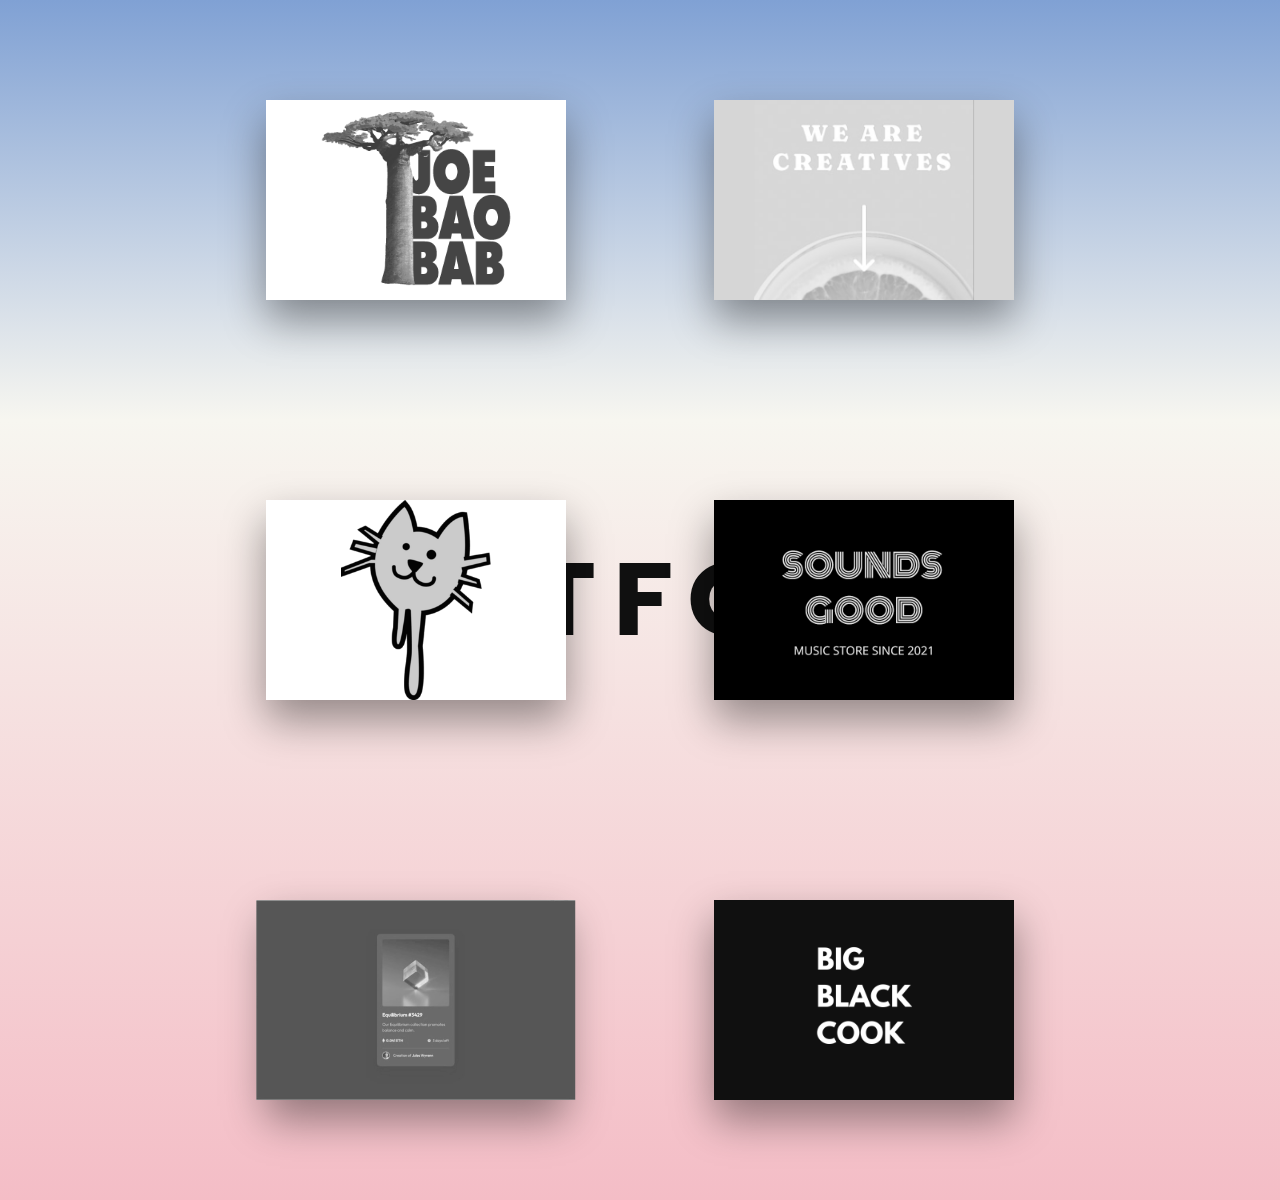
==== index.html @ 3bbdd198 "Mon Portfolio" ====
<!DOCTYPE html>
<html lang="fr">
<head>
    <meta charset="UTF-8">
    <meta http-equiv="X-UA-Compatible" content="IE=edge">
    <meta name="viewport" content="width=device-width, initial-scale=1.0">
    <link rel="stylesheet" href="style.css">
    <script src="script.js" defer></script>
    <link rel="preconnect" href="https://fonts.googleapis.com">
    <link rel="preconnect" href="https://fonts.gstatic.com" crossorigin>
    <link href="https://fonts.googleapis.com/css2?family=Merriweather:wght@300;700&display=swap" rel="stylesheet"> 
    <link rel="preconnect" href="https://fonts.googleapis.com">
    <link rel="preconnect" href="https://fonts.gstatic.com" crossorigin>
    <link href="https://fonts.googleapis.com/css2?family=Prompt:wght@600&display=swap" rel="stylesheet">   
    <title>Mon portfolio</title>
</head>
<body>
    <!-- <div class="presentation">
        <h1>Mon Portfolio</h1>
        <div class="contact">
            <p>Vous pouvez me contacter par mail <a href="mailto:transnd@gmail.com" target="_blank">transnd@gmail.com</a> ou par téléphone au <a href="tel:+33625736017">06.25.73.60.17</a></p>
        </div>
    </div> -->

    <div class="titre">
        <h1>PORTFOLIO</h1>
    </div>

    <div class="container">
        <div class="card">
            <div class="slide slide1">
                <div class="content">
                    <div class="icon joe">
                        <img src="images/BAOBAB-LOGO.png" alt="Logo joe baobab">
                    </div>
                </div>
            </div>
            <div class="slide slide2">
                <div class="content">
                    <h3>Joe Baobab</h3>
                    <p>Projet d'étude d'un faux site vitrine pour un paysagiste. Site réalisé, from scratch, en HTML5, CSS4 et Javascript.</p>
                    <a href="">Voir le site</a>
                </div>
            </div>
        </div>
        <div class="card">
            <div class="slide slide1">
                <div class="content">
                    <div class="icon Sunny">
                        <img src="images/Sunnyside.png" alt="Logo joe baobab">
                    </div>
                </div>
            </div>
            <div class="slide slide2">
                <div class="content">
                    <h3>Sunnyside Agency</h3>
                    <p>Challenge du site Frontend Mentor. Le but était de réaliser la landing page d'une fausse agence d'après les maquettes et les instructions données.</p>
                    <a class="site" href="https://sandy-tran.github.io/Sunnyside-agency/" target="_blank">Voir le site</a>

                    </div>
            </div>
        </div>
        <div class="card">
            <div class="slide slide1">
                <div class="content">
                    <div class="icon Zerance">
                        <img src="images/LogoZerance.png" alt="Logo joe baobab">
                    </div>
                </div>
            </div>
            <div class="slide slide2">
                <div class="content">
                    <h3>Studio Zerance</h3>
                    <p>Test Technique Front-end. Le but était de développer la page d'accueil de leur site internet à partir d'une maquette en suivant certaines consignes.
                        Les languages utilisés sont: HTML5, CSS4, Javascript (librairie splidejs) et une "gender API" pour le formulaire. 
                    </p>
                    <a class="site" href="https://sandy-tran.github.io/Test-Zerance-Studio/" target="_blank">Voir le site</a>

                </div>
            </div>
        </div>
        <div class="card">
            <div class="slide slide1">
                <div class="content">
                    <div class="icon SoundsGood">
                        <img src="images/SOUNDS-GOOD.png" alt="">
                    </div>
                </div>
            </div>
            <div class="slide slide2">
                <div class="content">
                    <h3>Sounds Good</h3>
                    <p>Projet d'étude d'un site marchand.
                    L'idée était de créer un faux site, from scratch, de vente d'instruments de musique.
                    Nous étions une équipe de 4 personnes et le délai pour le réalisé était de 3 jours.
                    Les languages utilisés sont: HTML5, CSS4, Bootstrap4 et Javascript.</p>
                    <a class="site" href="https://sandy-tran.github.io/SoundsGood/" target="_blank">Voir le site</a>
                </div>
            </div>
        </div>
        <div class="card">
            <div class="slide slide1">
                <div class="content">
                    <div class="icon">
                        <img src="images/NFT-Challenge.png" alt="">
                    </div>
                </div>
            </div>
            <div class="slide slide2">
                <div class="content">
                    <h3>NFT Card</h3>
                    <p>Challenge du site Frontend Mentor. Le but était de réaliser une "NFT preview card component" d'après les maquettes et les instructions données.
                        Les languages utilisés sont: HTML5, CSS4.
                    </p>
                    <a class="site" href="https://sandy-tran.github.io/NFT-Preview-Card-Challenge/" target="_blank">Voir le site</a>
                </div>
            </div>
        </div>
        <div class="card">
            <div class="slide slide1">
                <div class="content">
                    <div class="icon bbc">
                        <img src="images/Logo-BBC.png" alt="">
                    </div>
                </div>
            </div>
            <div class="slide slide2">
                <div class="content">
                    <h3>Big Black Cook</h3>
                    <p>A venir, prototype du site du restaurant Big Black Cook Paris.</p>
                    <a class="site" href="https://www.groupe-advantail.com//fichiers/boutique/big-black-cook_menu-bbc.pdf" target="_blank">En attendant, découvrez la carte.</a>
                </div>
            </div>
        </div>
        

    </div>



       
              
     
    <!-- <div class="container portfolio">
        <div class="card">
            <div class="imgBx">
                <img src="images/BAOBAB-LOGO.png" alt="Logo de JoeBaobab paysagiste">
            </div>
            <div class="contentBx">
                <div class="content">
                    <h3>Joe Baobab</h3>
                    <p>Projet d'étude d'un faux site vitrine pour un paysagiste. Site réalisé, from scratch, en HTML5, CSS4 et Javascript.</p>
                    <a class="site" href="https://sandy-tran.github.io/Joe-Baobab/" target="_blank">Voir le site</a>
                </div>
            </div>  
        </div>
        <div class="card">
            <div class="imgBx">
                <img src="images/SOUNDS-GOOD.png" alt="Logo de Sounds Good">
            </div>
            <div class="contentBx">
                <div class="content">
                    <h3>Sounds Good</h3>
                    <p>Projet d'étude d'un site marchand.
                    L'idée était de créer un faux site, from scratch, de vente d'instruments de musique.
                    Nous étions une équipe de 4 personnes et le délai pour le réalisé était de 3 jours.
                    Les languages utilisés sont: HTML5, CSS4, Bootstrap4 et Javascript.</p>
                    <a class="site" href="https://sandy-tran.github.io/SoundsGood/" target="_blank">Voir le site</a>
                </div>
            </div>  
        </div>
        <div class="card">
            <div class="imgBx">
                <img src="images/LogoZerance.png" alt="une fille, une camera et un bonnet rouge">
            </div>
            <div class="contentBx">
                <div class="content">
                    <h3>Studio Zerance</h3>
                    <p>Test Technique Front-end. Le but était de développer la page d'accueil de leur site internet à partir d'une maquette en suivant certaines consignes.
                        Les languages utilisés sont: HTML5, CSS4, Javascript (librairie splidejs) et une "gender API" pour le formulaire. 
                    </p>
                    <a class="site" href="https://sandy-tran.github.io/Test-Zerance-Studio/" target="_blank">Voir le site</a>
                </div>
            </div>  
        </div>
        <div class="card">
            <div class="imgBx">
                <img src="images/Sunnyside.png" alt="paysage vert">
            </div>
            <div class="contentBx">
                <div class="content">
                    <h3>Sunnyside Agency</h3>
                    <p>Challenge du site Frontend Mentor. Le but était de réaliser la landing page d'une fausse agence d'après les maquettes et les instructions données.
                        Les languages utilisés sont: HTML5, CSS4.
                    </p>
                    <a class="site" href="https://sandy-tran.github.io/Sunnyside-agency/" target="_blank">Voir le site</a>
                </div>
            </div>  
        </div>
        <div class="card">
            <div class="imgBx">
                <img src="images/NFT-Challenge.png" alt="paysage vert">
            </div>
            <div class="contentBx">
                <div class="content">
                    <h3>NFT Card</h3>
                    <p>Challenge du site Frontend Mentor. Le but était de réaliser une "NFT preview card component" d'après les maquettes et les instructions données.
                        Les languages utilisés sont: HTML5, CSS4.
                    </p>
                    <a class="site" href="https://sandy-tran.github.io/NFT-Preview-Card-Challenge/" target="_blank">Voir le site</a>
                </div>
            </div>  
        </div>
        <div class="card">
            <div class="imgBx">
                <img src="images/Logo-BBC.png" alt="paysage vert">
            </div>
            <div class="contentBx">
                <div class="content">
                    <h3>Big Black Cook</h3>
                    <p>A venir, prototype du site du restaurant Big Black Cook Paris.</p>
                    <a class="site" href="https://www.groupe-advantail.com//fichiers/boutique/big-black-cook_menu-bbc.pdf" target="_blank">En attendant, découvrez la carte.</a>
                </div>
            </div>  
        </div>
    </div> -->

    
</body>
</html>
---- style.css ----
body {
  position:relative;

  margin: 0;

  padding: 0;

  min-height: 100vh;

  display: flex;

  align-items: center;

  justify-content: center;  

  font-family: sans-serif;

  background: rgb(128,161,212);
  background: linear-gradient(180deg, rgba(128,161,212,1) 0%, rgba(247,246,240,1) 35%, rgba(244,189,198,1) 100%);  

}
.titre{
  position: absolute;
  color: #101010;
  width: 70%;
  text-align: center;
}
.titre > h1{
  font-family: 'Prompt', sans-serif;
  font-size: 8vw;
  width: 100%;
  letter-spacing: 20px;
}
.container{
  /* max-width: 800px; */
  width: 70%;
  display: flex;
  justify-content: space-around;
  flex-wrap: wrap;
  font-family: 'Merriweather', serif;
}

.container .card .icon {

  position: absolute;

  top: 0;

  left: 0;

  width: 100%;

  height: 100%;



}

.container .card .icon img {

  position: absolute;

  top: 50%;

  left: 50%;

  transform: translate(-50%, -50%);

  font-size: 80px;


  height: 100%;


}
.joe, .Zerance{
  background-color: #fff;
}
.SoundsGood{
  background-color: black;
}
.bbc{
  background-color: #101010;
}
.Sunny{
  background-color: #D6D6D6;
}

.container .card .slide {

  width: 300px;

  height: 200px;

  transition: 0.5s;

}

.container .card .slide.slide1 {

  position: relative;

  display: flex;

  justify-content: center;

  align-items: center;

  z-index: 1;

  transition: .7s;

  transform: translateY(100px);

}

.container .card:hover .slide.slide1{

  transform: translateY(0px);

}

.container .card .slide.slide2 {

  position: relative;

  display: flex;

  justify-content: center;

  align-items: center;

  padding: 20px;

  box-sizing: border-box;

  transition: .8s;

  transform: translateY(-100px);

  box-shadow: 0 20px 40px rgba(0,0,0,0.4);

 

  backdrop-filter: blur(30px);

}

.container .card:hover .slide.slide2{

  transform: translateY(0);

}

/* .container .card .slide.slide2::after{

  content: "";

  position: absolute;

  width: 30px;

  height: 4px;

  bottom: 15px;

  left: 50%;

  left: 50%;

  transform: translateX(-50%);

  background: #2c73df;

} */

.container .card .slide.slide2 .content{
  display: flex;
  flex-direction: column;
  justify-content: space-evenly;
  height: 100%;
}

.container .card .slide.slide2 .content a{
  text-align: center;
  text-decoration: none;
  color: black;
  font-size: 15px;
}
.container .card .slide.slide2 .content a:hover{
  font-weight: bold;
}

.container .card .slide.slide2 .content p {

  margin: 0;

  padding: 0;

  text-align: center;

  font-size: 12px;

  color: #101010;
  text-align: start;


}

.container .card .slide.slide2 .content h3 {

  margin: 0 0 10px 0;

  padding: 0;

  font-size: 18px;

  text-align: center;

  color:#101010;

} 

@media (min-width: 1700px) {
  .container{
    width: 60%;
  }
}
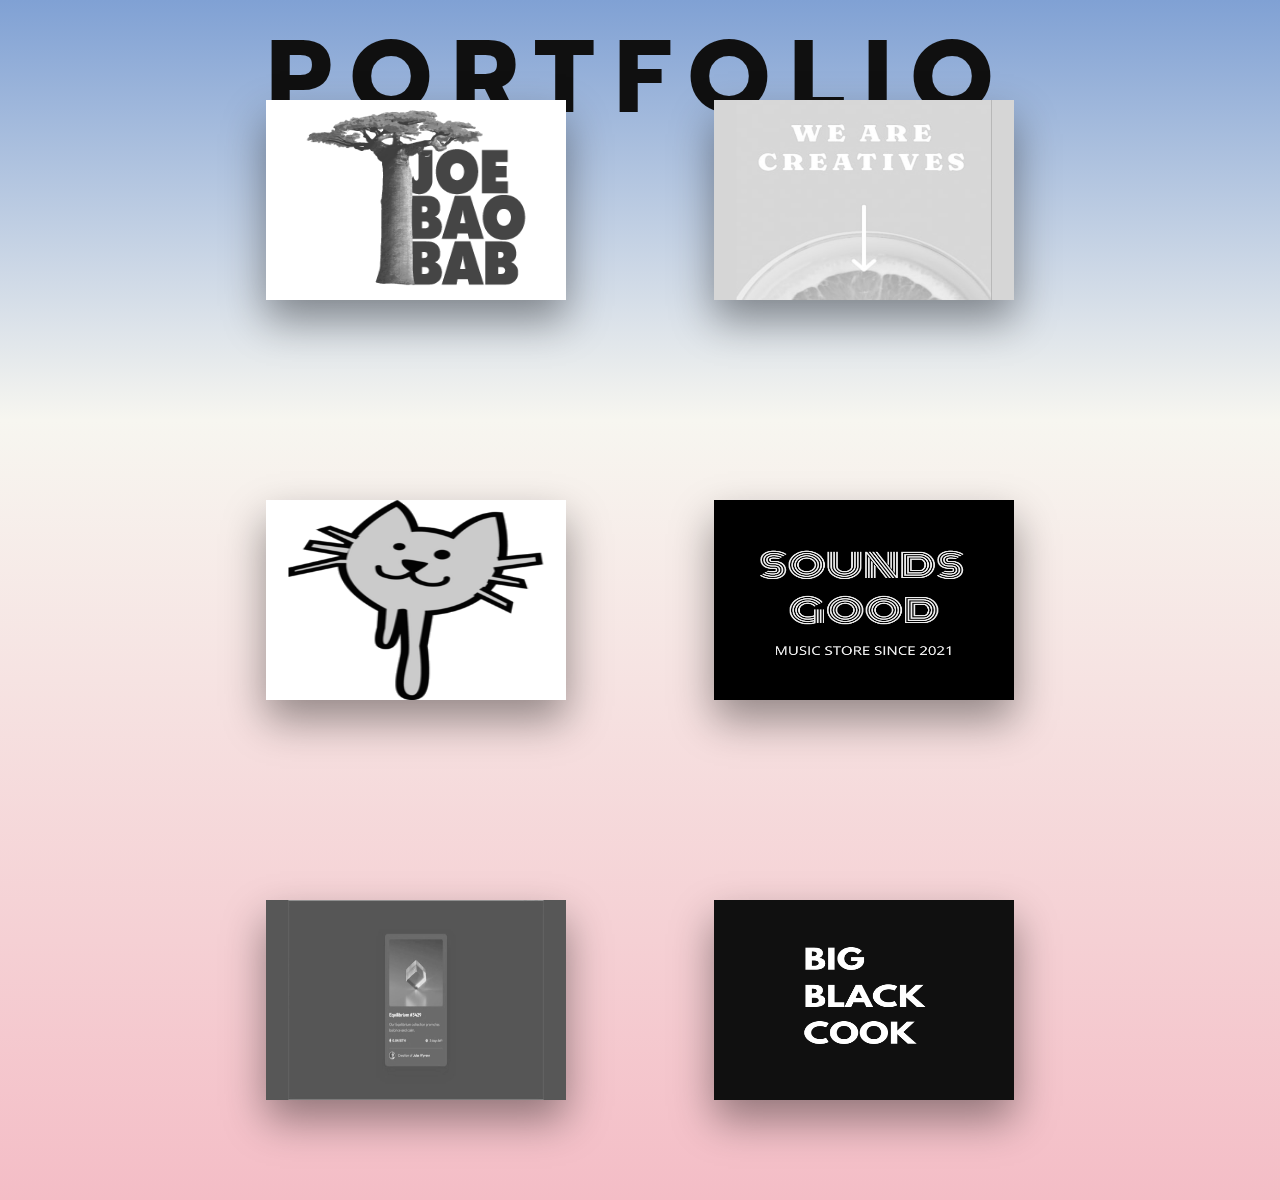
==== commit ec89b1ed: "Mon Portfolio" ====
--- a/index.html
+++ b/index.html
@@ -39,7 +39,8 @@
                 <div class="content">
                     <h3>Joe Baobab</h3>
                     <p>Projet d'étude d'un faux site vitrine pour un paysagiste. Site réalisé, from scratch, en HTML5, CSS4 et Javascript.</p>
-                    <a href="">Voir le site</a>
+                    <a class="site" href="https://sandy-tran.github.io/Joe-Baobab/" target="_blank">Voir le site</a>
+
                 </div>
             </div>
         </div>
@@ -47,7 +48,7 @@
             <div class="slide slide1">
                 <div class="content">
                     <div class="icon Sunny">
-                        <img src="images/Sunnyside.png" alt="Logo joe baobab">
+                        <img src="images/Sunnyside.png" alt="Logo Sunnyside Agency">
                     </div>
                 </div>
             </div>
@@ -64,7 +65,7 @@
             <div class="slide slide1">
                 <div class="content">
                     <div class="icon Zerance">
-                        <img src="images/LogoZerance.png" alt="Logo joe baobab">
+                        <img src="images/LogoZerance.png" alt="Logo Studio Zerance">
                     </div>
                 </div>
             </div>
@@ -83,7 +84,7 @@
             <div class="slide slide1">
                 <div class="content">
                     <div class="icon SoundsGood">
-                        <img src="images/SOUNDS-GOOD.png" alt="">
+                        <img src="images/SOUNDS-GOOD.png" alt="Logo SoundsGood">
                     </div>
                 </div>
             </div>
@@ -101,8 +102,8 @@
         <div class="card">
             <div class="slide slide1">
                 <div class="content">
-                    <div class="icon">
-                        <img src="images/NFT-Challenge.png" alt="">
+                    <div class="icon nft">
+                        <img src="images/NFT-Challenge.png" alt="Card NFT">
                     </div>
                 </div>
             </div>
@@ -120,7 +121,7 @@
             <div class="slide slide1">
                 <div class="content">
                     <div class="icon bbc">
-                        <img src="images/Logo-BBC.png" alt="">
+                        <img src="images/Logo-BBC.png" alt="Logo Big Black Cook">
                     </div>
                 </div>
             </div>
--- a/style.css
+++ b/style.css
@@ -1,20 +1,13 @@
 body {
   position:relative;
-
+  box-sizing: border-box;
   margin: 0;
-
   padding: 0;
-
   min-height: 100vh;
-
   display: flex;
-
   align-items: center;
-
   justify-content: center;  
-
   font-family: sans-serif;
-
   background: rgb(128,161,212);
   background: linear-gradient(180deg, rgba(128,161,212,1) 0%, rgba(247,246,240,1) 35%, rgba(244,189,198,1) 100%);  
 
@@ -30,48 +23,33 @@
   font-size: 8vw;
   width: 100%;
   letter-spacing: 20px;
+  z-index: 1;
 }
 .container{
-  /* max-width: 800px; */
   width: 70%;
   display: flex;
   justify-content: space-around;
   flex-wrap: wrap;
   font-family: 'Merriweather', serif;
+  z-index: 2;
 }
 
 .container .card .icon {
-
   position: absolute;
-
   top: 0;
-
   left: 0;
-
   width: 100%;
-
   height: 100%;
-
-
-
 }
 
 .container .card .icon img {
-
   position: absolute;
-
   top: 50%;
-
   left: 50%;
-
   transform: translate(-50%, -50%);
-
   font-size: 80px;
-
-
   height: 100%;
-
-
+  width: 85%;
 }
 .joe, .Zerance{
   background-color: #fff;
@@ -85,100 +63,58 @@
 .Sunny{
   background-color: #D6D6D6;
 }
+.nft{
+  background-color: #575757;
+}
 
 .container .card .slide {
-
   width: 300px;
-
   height: 200px;
-
   transition: 0.5s;
-
+  z-index: 2;
 }
 
 .container .card .slide.slide1 {
-
   position: relative;
-
   display: flex;
-
   justify-content: center;
-
   align-items: center;
-
   z-index: 1;
-
   transition: .7s;
-
   transform: translateY(100px);
-
+  z-index: 3;
 }
 
 .container .card:hover .slide.slide1{
-
   transform: translateY(0px);
-
 }
 
 .container .card .slide.slide2 {
-
   position: relative;
-
   display: flex;
-
   justify-content: center;
-
   align-items: center;
-
   padding: 20px;
-
   box-sizing: border-box;
-
   transition: .8s;
-
   transform: translateY(-100px);
-
   box-shadow: 0 20px 40px rgba(0,0,0,0.4);
-
- 
-
   backdrop-filter: blur(30px);
-
+  
 }
 
 .container .card:hover .slide.slide2{
-
   transform: translateY(0);
-
 }
 
-/* .container .card .slide.slide2::after{
 
-  content: "";
-
-  position: absolute;
-
-  width: 30px;
-
-  height: 4px;
-
-  bottom: 15px;
-
-  left: 50%;
-
-  left: 50%;
-
-  transform: translateX(-50%);
-
-  background: #2c73df;
-
-} */
 
 .container .card .slide.slide2 .content{
   display: flex;
   flex-direction: column;
   justify-content: space-evenly;
   height: 100%;
+  z-index: 2;
 }
 
 .container .card .slide.slide2 .content a{
@@ -192,37 +128,39 @@
 }
 
 .container .card .slide.slide2 .content p {
-
   margin: 0;
-
   padding: 0;
-
   text-align: center;
-
   font-size: 12px;
-
   color: #101010;
   text-align: start;
-
-
 }
 
 .container .card .slide.slide2 .content h3 {
-
   margin: 0 0 10px 0;
-
   padding: 0;
-
   font-size: 18px;
-
   text-align: center;
-
   color:#101010;
-
 } 
 
 @media (min-width: 1700px) {
   .container{
     width: 60%;
   }
+}
+@media (max-width: 768px){
+  .titre{
+    width: 100%;
+    text-align: center;
+  }
+
+}
+@media (min-width: 875px) and (max-width: 1284px){
+  .titre{
+    top: 0;
+  }
+  .titre > h1{
+    margin: 0;
+  }
 }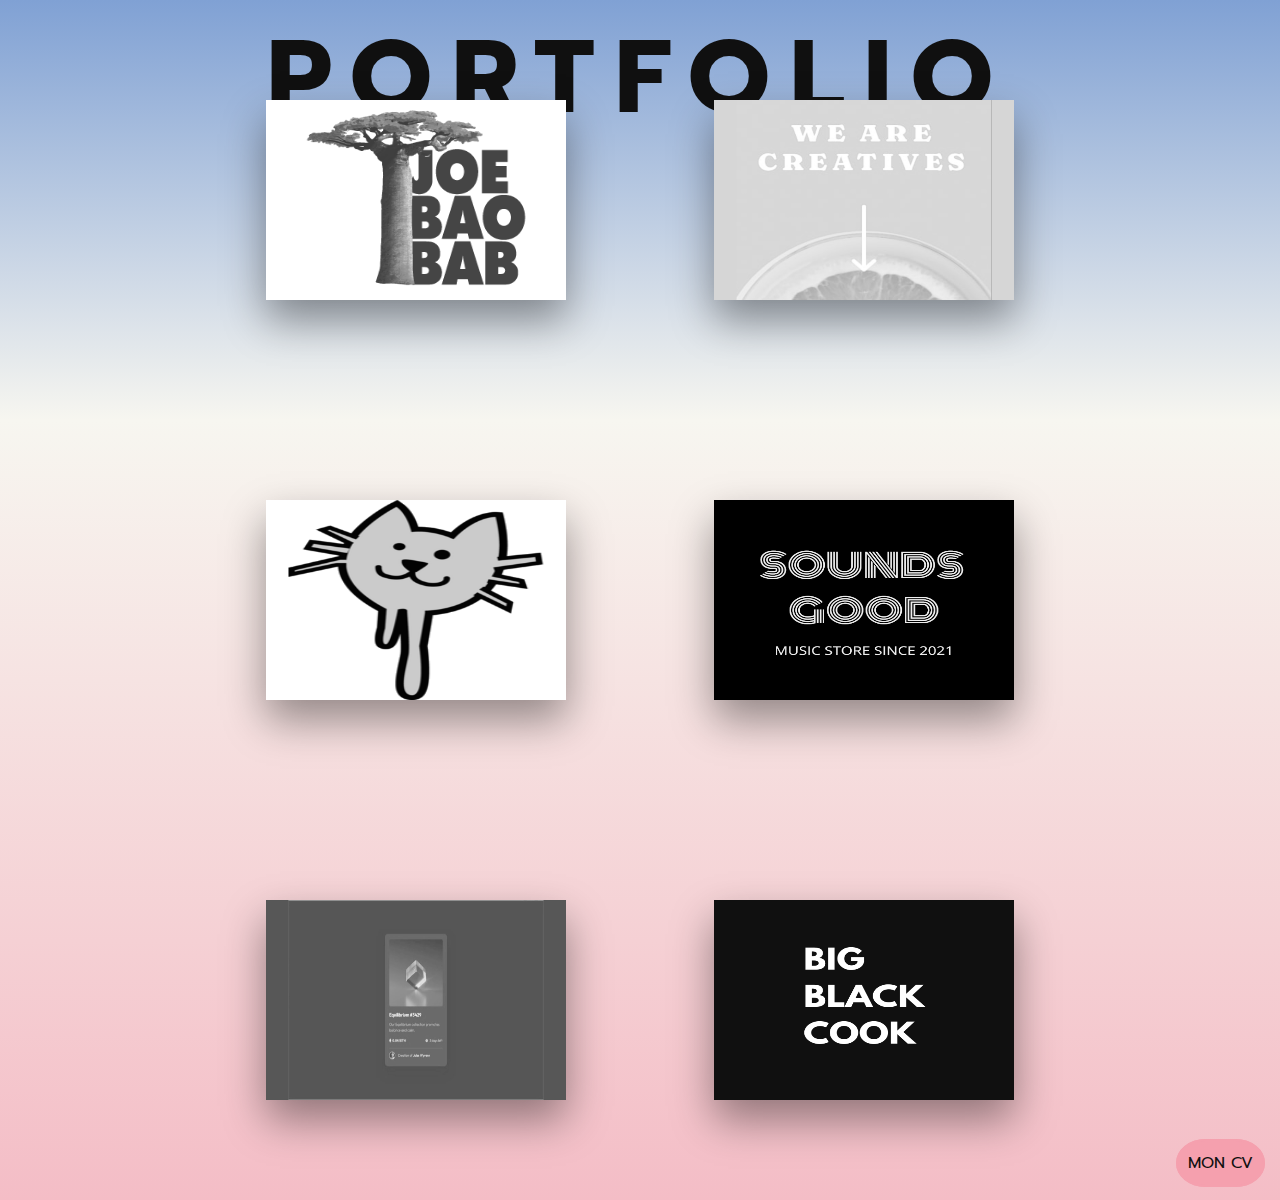
==== commit e14f922b: "MAJ Portfolio" ====
--- a/index.html
+++ b/index.html
@@ -55,7 +55,9 @@
             <div class="slide slide2">
                 <div class="content">
                     <h3>Sunnyside Agency</h3>
-                    <p>Challenge du site Frontend Mentor. Le but était de réaliser la landing page d'une fausse agence d'après les maquettes et les instructions données.</p>
+                    <p>Challenge du site Frontend Mentor. Le but était de réaliser la landing page d'une fausse agence d'après les maquettes et les instructions données.
+                        Les langages utilisés sont: HTML5, CSS4.
+                    </p>
                     <a class="site" href="https://sandy-tran.github.io/Sunnyside-agency/" target="_blank">Voir le site</a>
 
                     </div>
@@ -73,7 +75,7 @@
                 <div class="content">
                     <h3>Studio Zerance</h3>
                     <p>Test Technique Front-end. Le but était de développer la page d'accueil de leur site internet à partir d'une maquette en suivant certaines consignes.
-                        Les languages utilisés sont: HTML5, CSS4, Javascript (librairie splidejs) et une "gender API" pour le formulaire. 
+                        Les langages utilisés sont: HTML5, CSS4, Javascript (librairie splidejs) et une "gender API" pour le formulaire. 
                     </p>
                     <a class="site" href="https://sandy-tran.github.io/Test-Zerance-Studio/" target="_blank">Voir le site</a>
 
@@ -89,6 +91,83 @@
                 </div>
             </div>
             <div class="slide slide2">
+                <div class="content">
+                    <h3>Sounds Good</h3>
+                    <p>Projet d'étude d'un site marchand.
+                    L'idée était de créer un faux site, from scratch, de vente d'instruments de musique.
+                    Nous étions une équipe de 4 personnes et le délai pour le réalisé était de 3 jours.
+                    Les langages utilisés sont: HTML5, CSS4, Bootstrap4 et Javascript.</p>
+                    <a class="site" href="https://sandy-tran.github.io/SoundsGood/" target="_blank">Voir le site</a>
+                </div>
+            </div>
+        </div>
+        <div class="card">
+            <div class="slide slide1">
+                <div class="content">
+                    <div class="icon nft">
+                        <img src="images/NFT-Challenge.png" alt="Card NFT">
+                    </div>
+                </div>
+            </div>
+            <div class="slide slide2">
+                <div class="content">
+                    <h3>NFT Card</h3>
+                    <p>Challenge du site Frontend Mentor. Le but était de réaliser une "NFT preview card component" d'après les maquettes et les instructions données.
+                        Les langages utilisés sont: HTML5, CSS4.
+                    </p>
+                    <a class="site" href="https://sandy-tran.github.io/NFT-Preview-Card-Challenge/" target="_blank">Voir le site</a>
+                </div>
+            </div>
+        </div>
+        <div class="card">
+            <div class="slide slide1">
+                <div class="content">
+                    <div class="icon bbc">
+                        <img src="images/Logo-BBC.png" alt="Logo Big Black Cook">
+                    </div>
+                </div>
+            </div>
+            <div class="slide slide2">
+                <div class="content">
+                    <h3>Big Black Cook</h3>
+                    <p>A venir, prototype du site du restaurant Big Black Cook Paris.</p>
+                    <a class="site" href="https://www.groupe-advantail.com//fichiers/boutique/big-black-cook_menu-bbc.pdf" target="_blank">En attendant, découvrez la carte.</a>
+                </div>
+            </div>
+        </div>
+        
+
+    </div>
+
+
+    <div class="mon_CV">
+        <a href="cv.html" target="_blank">MON CV</a>
+    </div>
+  
+
+
+
+       
+              
+     
+    <!-- <div class="container portfolio">
+        <div class="card">
+            <div class="imgBx">
+                <img src="images/BAOBAB-LOGO.png" alt="Logo de JoeBaobab paysagiste">
+            </div>
+            <div class="contentBx">
+                <div class="content">
+                    <h3>Joe Baobab</h3>
+                    <p>Projet d'étude d'un faux site vitrine pour un paysagiste. Site réalisé, from scratch, en HTML5, CSS4 et Javascript.</p>
+                    <a class="site" href="https://sandy-tran.github.io/Joe-Baobab/" target="_blank">Voir le site</a>
+                </div>
+            </div>  
+        </div>
+        <div class="card">
+            <div class="imgBx">
+                <img src="images/SOUNDS-GOOD.png" alt="Logo de Sounds Good">
+            </div>
+            <div class="contentBx">
                 <div class="content">
                     <h3>Sounds Good</h3>
                     <p>Projet d'étude d'un site marchand.
@@ -97,17 +176,41 @@
                     Les languages utilisés sont: HTML5, CSS4, Bootstrap4 et Javascript.</p>
                     <a class="site" href="https://sandy-tran.github.io/SoundsGood/" target="_blank">Voir le site</a>
                 </div>
-            </div>
-        </div>
-        <div class="card">
-            <div class="slide slide1">
-                <div class="content">
-                    <div class="icon nft">
-                        <img src="images/NFT-Challenge.png" alt="Card NFT">
-                    </div>
-                </div>
-            </div>
-            <div class="slide slide2">
+            </div>  
+        </div>
+        <div class="card">
+            <div class="imgBx">
+                <img src="images/LogoZerance.png" alt="une fille, une camera et un bonnet rouge">
+            </div>
+            <div class="contentBx">
+                <div class="content">
+                    <h3>Studio Zerance</h3>
+                    <p>Test Technique Front-end. Le but était de développer la page d'accueil de leur site internet à partir d'une maquette en suivant certaines consignes.
+                        Les languages utilisés sont: HTML5, CSS4, Javascript (librairie splidejs) et une "gender API" pour le formulaire. 
+                    </p>
+                    <a class="site" href="https://sandy-tran.github.io/Test-Zerance-Studio/" target="_blank">Voir le site</a>
+                </div>
+            </div>  
+        </div>
+        <div class="card">
+            <div class="imgBx">
+                <img src="images/Sunnyside.png" alt="paysage vert">
+            </div>
+            <div class="contentBx">
+                <div class="content">
+                    <h3>Sunnyside Agency</h3>
+                    <p>Challenge du site Frontend Mentor. Le but était de réaliser la landing page d'une fausse agence d'après les maquettes et les instructions données.
+                        Les languages utilisés sont: HTML5, CSS4.
+                    </p>
+                    <a class="site" href="https://sandy-tran.github.io/Sunnyside-agency/" target="_blank">Voir le site</a>
+                </div>
+            </div>  
+        </div>
+        <div class="card">
+            <div class="imgBx">
+                <img src="images/NFT-Challenge.png" alt="paysage vert">
+            </div>
+            <div class="contentBx">
                 <div class="content">
                     <h3>NFT Card</h3>
                     <p>Challenge du site Frontend Mentor. Le but était de réaliser une "NFT preview card component" d'après les maquettes et les instructions données.
@@ -115,113 +218,18 @@
                     </p>
                     <a class="site" href="https://sandy-tran.github.io/NFT-Preview-Card-Challenge/" target="_blank">Voir le site</a>
                 </div>
-            </div>
-        </div>
-        <div class="card">
-            <div class="slide slide1">
-                <div class="content">
-                    <div class="icon bbc">
-                        <img src="images/Logo-BBC.png" alt="Logo Big Black Cook">
-                    </div>
-                </div>
-            </div>
-            <div class="slide slide2">
+            </div>  
+        </div>
+        <div class="card">
+            <div class="imgBx">
+                <img src="images/Logo-BBC.png" alt="paysage vert">
+            </div>
+            <div class="contentBx">
                 <div class="content">
                     <h3>Big Black Cook</h3>
                     <p>A venir, prototype du site du restaurant Big Black Cook Paris.</p>
                     <a class="site" href="https://www.groupe-advantail.com//fichiers/boutique/big-black-cook_menu-bbc.pdf" target="_blank">En attendant, découvrez la carte.</a>
                 </div>
-            </div>
-        </div>
-        
-
-    </div>
-
-
-
-       
-              
-     
-    <!-- <div class="container portfolio">
-        <div class="card">
-            <div class="imgBx">
-                <img src="images/BAOBAB-LOGO.png" alt="Logo de JoeBaobab paysagiste">
-            </div>
-            <div class="contentBx">
-                <div class="content">
-                    <h3>Joe Baobab</h3>
-                    <p>Projet d'étude d'un faux site vitrine pour un paysagiste. Site réalisé, from scratch, en HTML5, CSS4 et Javascript.</p>
-                    <a class="site" href="https://sandy-tran.github.io/Joe-Baobab/" target="_blank">Voir le site</a>
-                </div>
-            </div>  
-        </div>
-        <div class="card">
-            <div class="imgBx">
-                <img src="images/SOUNDS-GOOD.png" alt="Logo de Sounds Good">
-            </div>
-            <div class="contentBx">
-                <div class="content">
-                    <h3>Sounds Good</h3>
-                    <p>Projet d'étude d'un site marchand.
-                    L'idée était de créer un faux site, from scratch, de vente d'instruments de musique.
-                    Nous étions une équipe de 4 personnes et le délai pour le réalisé était de 3 jours.
-                    Les languages utilisés sont: HTML5, CSS4, Bootstrap4 et Javascript.</p>
-                    <a class="site" href="https://sandy-tran.github.io/SoundsGood/" target="_blank">Voir le site</a>
-                </div>
-            </div>  
-        </div>
-        <div class="card">
-            <div class="imgBx">
-                <img src="images/LogoZerance.png" alt="une fille, une camera et un bonnet rouge">
-            </div>
-            <div class="contentBx">
-                <div class="content">
-                    <h3>Studio Zerance</h3>
-                    <p>Test Technique Front-end. Le but était de développer la page d'accueil de leur site internet à partir d'une maquette en suivant certaines consignes.
-                        Les languages utilisés sont: HTML5, CSS4, Javascript (librairie splidejs) et une "gender API" pour le formulaire. 
-                    </p>
-                    <a class="site" href="https://sandy-tran.github.io/Test-Zerance-Studio/" target="_blank">Voir le site</a>
-                </div>
-            </div>  
-        </div>
-        <div class="card">
-            <div class="imgBx">
-                <img src="images/Sunnyside.png" alt="paysage vert">
-            </div>
-            <div class="contentBx">
-                <div class="content">
-                    <h3>Sunnyside Agency</h3>
-                    <p>Challenge du site Frontend Mentor. Le but était de réaliser la landing page d'une fausse agence d'après les maquettes et les instructions données.
-                        Les languages utilisés sont: HTML5, CSS4.
-                    </p>
-                    <a class="site" href="https://sandy-tran.github.io/Sunnyside-agency/" target="_blank">Voir le site</a>
-                </div>
-            </div>  
-        </div>
-        <div class="card">
-            <div class="imgBx">
-                <img src="images/NFT-Challenge.png" alt="paysage vert">
-            </div>
-            <div class="contentBx">
-                <div class="content">
-                    <h3>NFT Card</h3>
-                    <p>Challenge du site Frontend Mentor. Le but était de réaliser une "NFT preview card component" d'après les maquettes et les instructions données.
-                        Les languages utilisés sont: HTML5, CSS4.
-                    </p>
-                    <a class="site" href="https://sandy-tran.github.io/NFT-Preview-Card-Challenge/" target="_blank">Voir le site</a>
-                </div>
-            </div>  
-        </div>
-        <div class="card">
-            <div class="imgBx">
-                <img src="images/Logo-BBC.png" alt="paysage vert">
-            </div>
-            <div class="contentBx">
-                <div class="content">
-                    <h3>Big Black Cook</h3>
-                    <p>A venir, prototype du site du restaurant Big Black Cook Paris.</p>
-                    <a class="site" href="https://www.groupe-advantail.com//fichiers/boutique/big-black-cook_menu-bbc.pdf" target="_blank">En attendant, découvrez la carte.</a>
-                </div>
             </div>  
         </div>
     </div> -->
--- a/style.css
+++ b/style.css
@@ -99,6 +99,7 @@
   transition: .8s;
   transform: translateY(-100px);
   box-shadow: 0 20px 40px rgba(0,0,0,0.4);
+  -webkit-backdrop-filter: blur(30px);
   backdrop-filter: blur(30px);
   
 }
@@ -144,6 +145,31 @@
   color:#101010;
 } 
 
+.mon_CV{
+  position:absolute;
+  bottom: 0;
+  right: 0;
+  padding-bottom: 25px;
+  padding-right: 15px;
+  
+}
+.mon_CV > a{
+  font-family: 'Prompt', sans-serif;
+  text-decoration: none;
+  color: #101010;
+  border: #f5a0ae 2px solid;
+  background-color: #f5a0ae;
+  border-radius: 93px 93px 93px 93px / 76px 76px 76px 76px;
+  padding: 10px;
+  cursor:pointer;
+  /* transition: transform .1s; */
+}
+.mon_CV:hover{
+  -ms-transform: scale(1.1); /* IE 9 */
+  -webkit-transform: scale(1.1); /* Safari 3-8 */
+  transform: scale(1.1);
+}
+
 @media (min-width: 1700px) {
   .container{
     width: 60%;
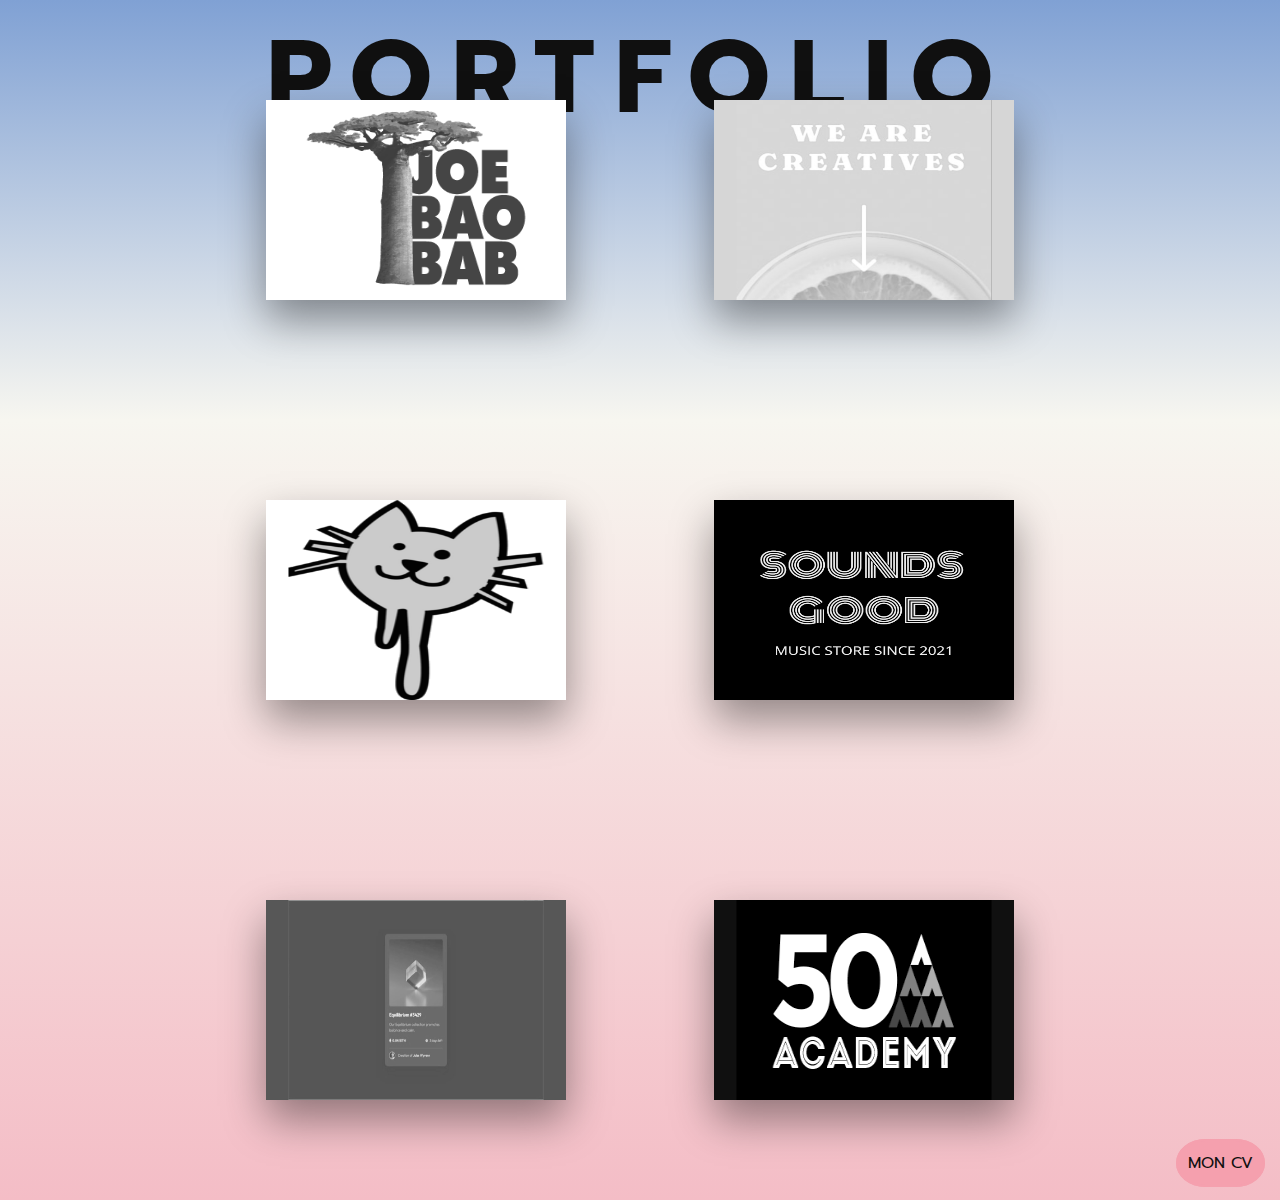
==== commit 9099e6d1: "MAJ" ====
--- a/index.html
+++ b/index.html
@@ -15,12 +15,6 @@
     <title>Mon portfolio</title>
 </head>
 <body>
-    <!-- <div class="presentation">
-        <h1>Mon Portfolio</h1>
-        <div class="contact">
-            <p>Vous pouvez me contacter par mail <a href="mailto:transnd@gmail.com" target="_blank">transnd@gmail.com</a> ou par téléphone au <a href="tel:+33625736017">06.25.73.60.17</a></p>
-        </div>
-    </div> -->
 
     <div class="titre">
         <h1>PORTFOLIO</h1>
@@ -123,15 +117,17 @@
             <div class="slide slide1">
                 <div class="content">
                     <div class="icon bbc">
-                        <img src="images/Logo-BBC.png" alt="Logo Big Black Cook">
-                    </div>
-                </div>
-            </div>
-            <div class="slide slide2">
-                <div class="content">
-                    <h3>Big Black Cook</h3>
-                    <p>A venir, prototype du site du restaurant Big Black Cook Paris.</p>
-                    <a class="site" href="https://www.groupe-advantail.com//fichiers/boutique/big-black-cook_menu-bbc.pdf" target="_blank">En attendant, découvrez la carte.</a>
+                        <img src="images/50A-logo.png" alt="Logo Big Black Cook">
+                    </div>
+                </div>
+            </div>
+            <div class="slide slide2">
+                <div class="content">
+                    <h3>50A Academy</h3>
+                    <p>Test pour l'agence 50A. Le but était de redesigner le site tout en gardant la charte graphique de l'agence.
+                        Les langages utilisés sont: HTML5, CSS4.
+                    </p>
+                    <a class="site" href="https://sandy-tran.github.io/50A-Academy/" target="_blank">Voir le site</a>
                 </div>
             </div>
         </div>
